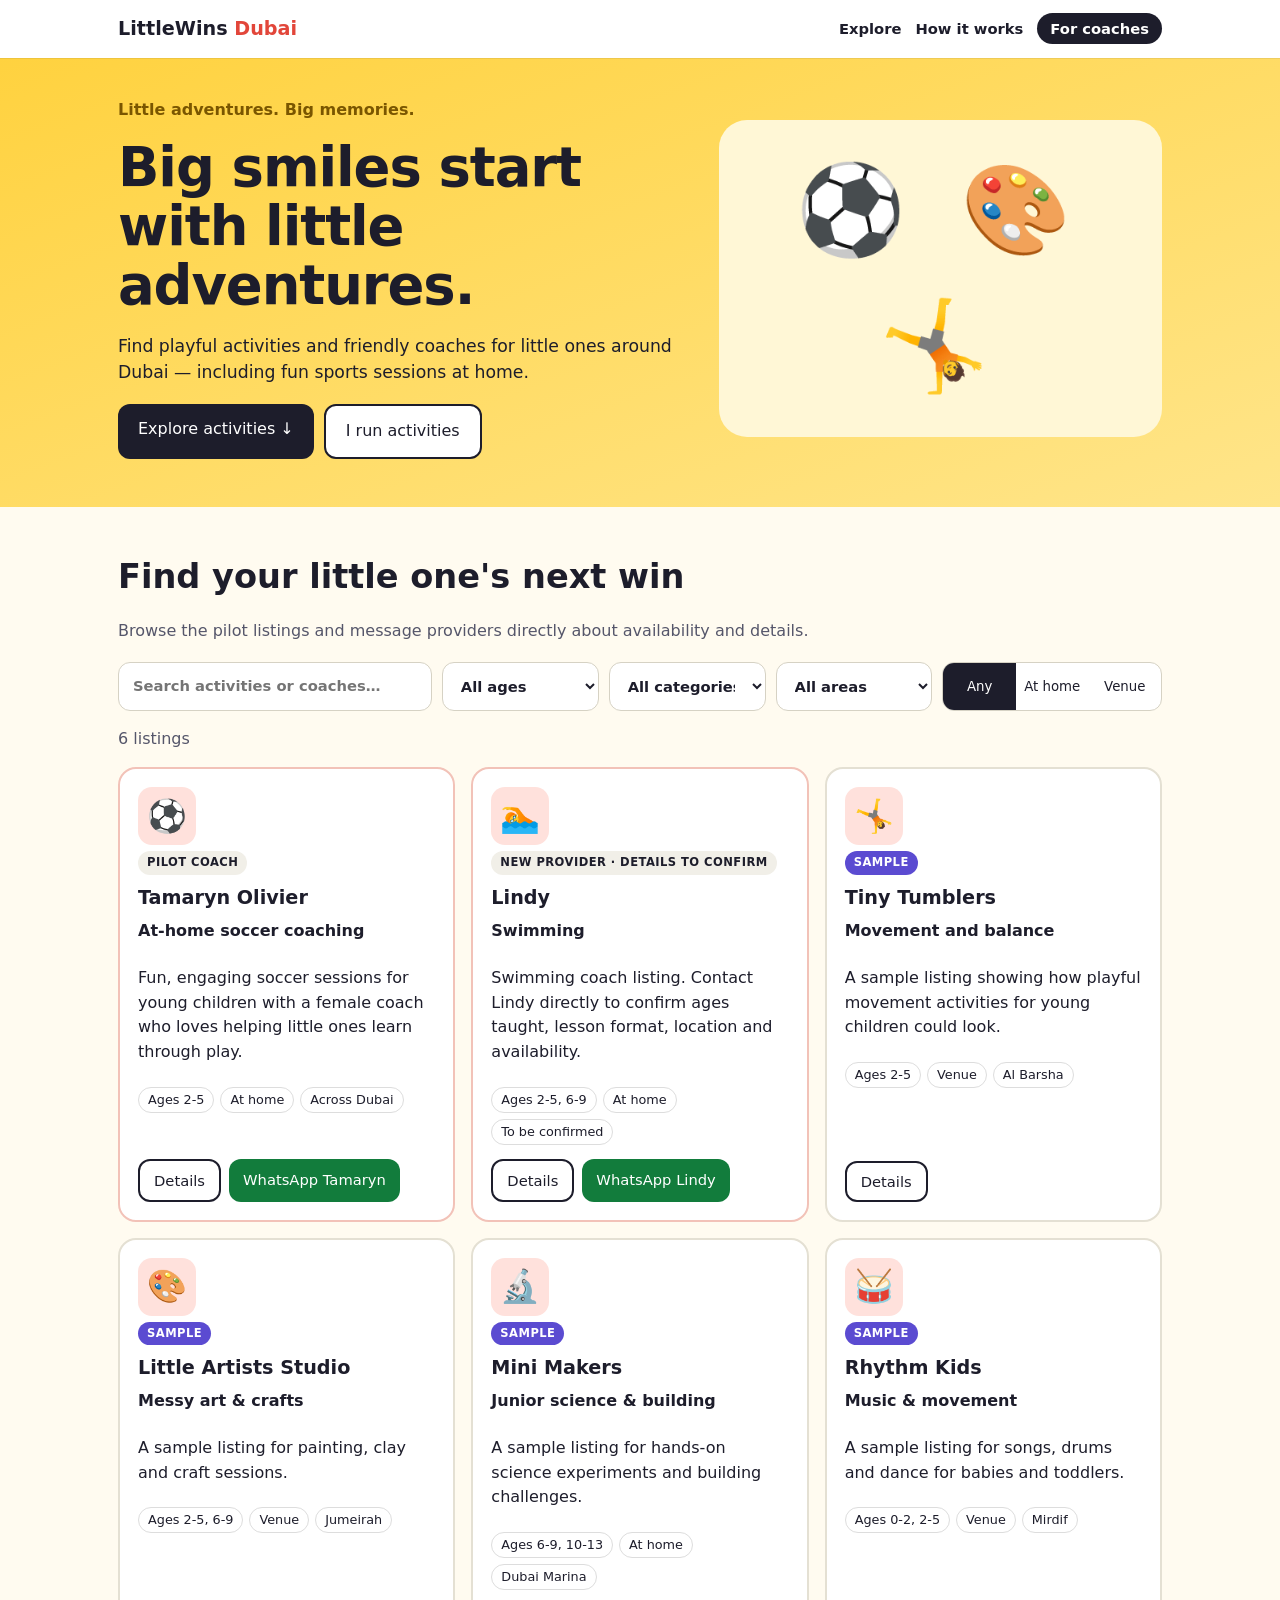
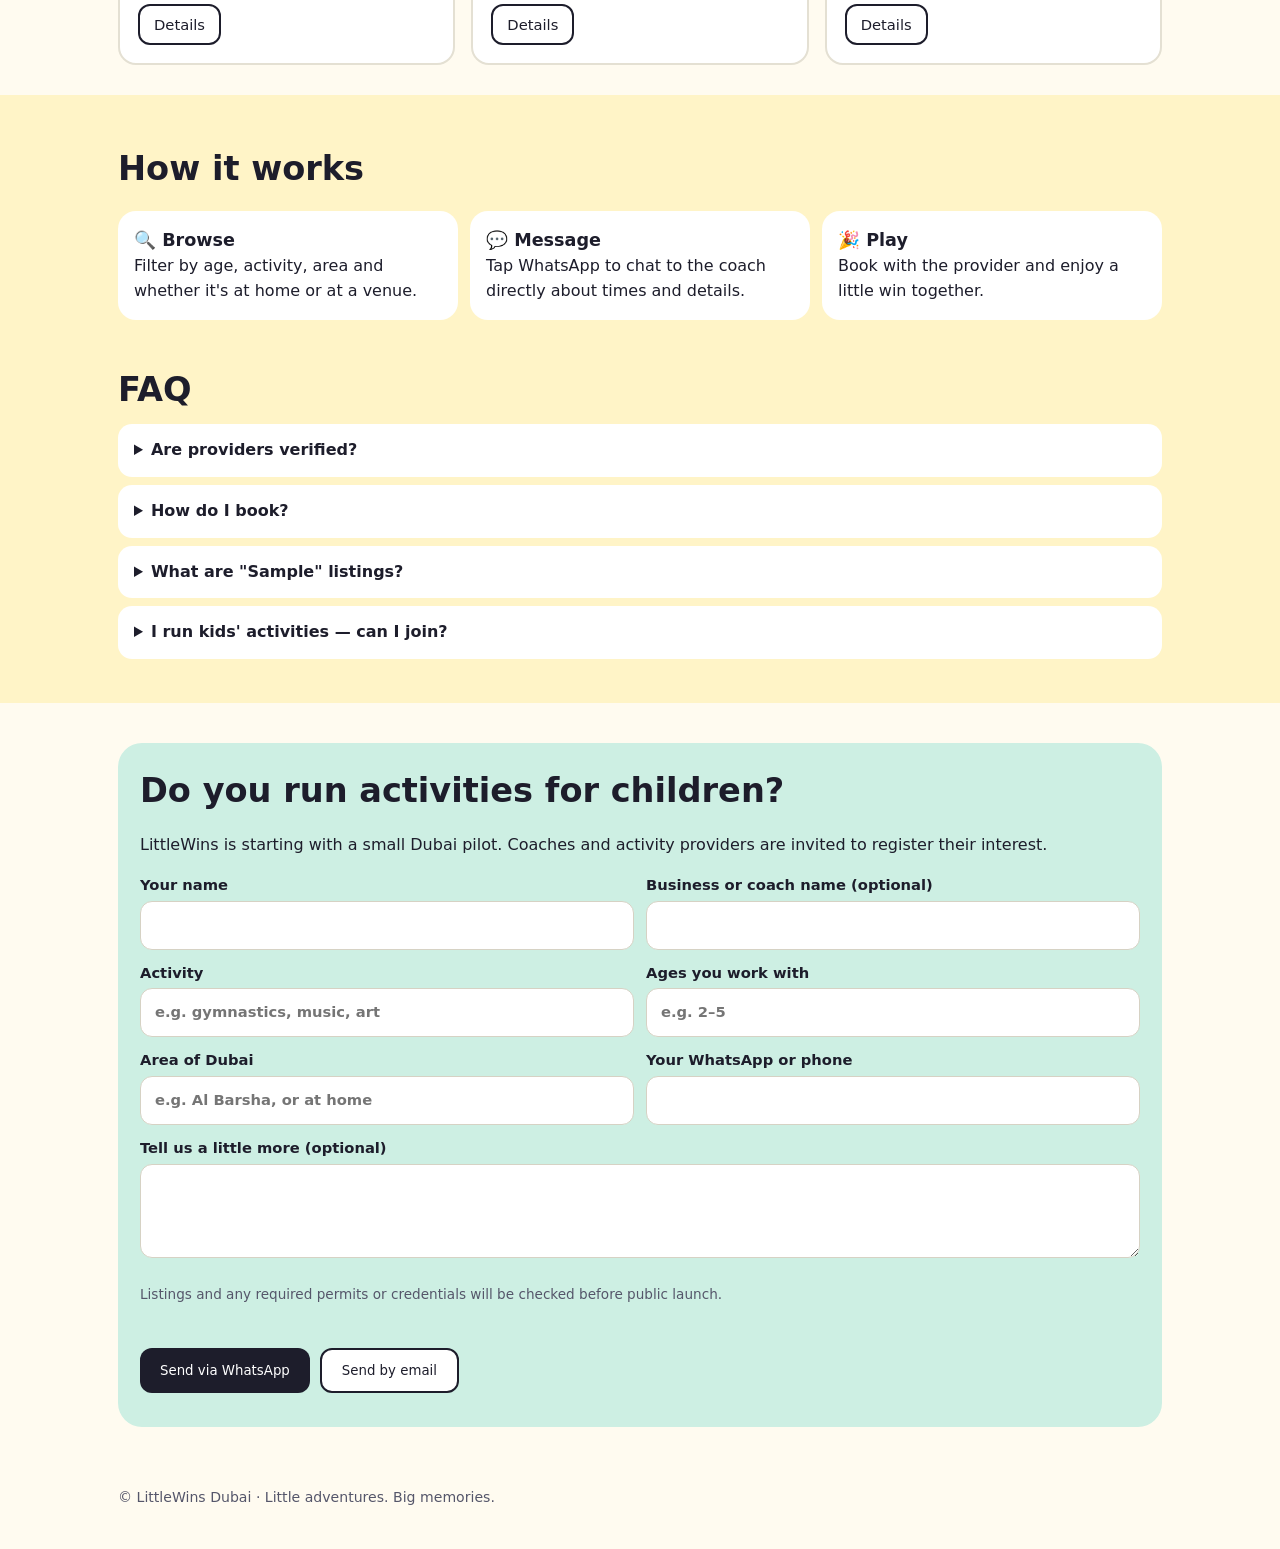
==== index.html @ 004c3b44 "LittleWins Dubai site" ====
<!doctype html><html lang="en"><head><meta charset="utf-8">
<meta name="viewport" content="width=device-width,initial-scale=1">
<title>LittleWins Dubai — Fun kids' activities & coaches in Dubai</title>
<meta name="description" content="Find playful activities and friendly coaches for little ones around Dubai, including sports sessions at home. Little adventures. Big memories.">
<meta name="theme-color" content="#FFD23F">
<meta property="og:type" content="website"><meta property="og:title" content="LittleWins Dubai">
<meta property="og:description" content="Little adventures. Big memories. Find fun kids' activities and coaches around Dubai.">
<meta property="og:image" content="og.png"><meta name="twitter:card" content="summary_large_image">
<link rel="icon" href="data:image/svg+xml,<svg xmlns='http://www.w3.org/2000/svg' viewBox='0 0 100 100'><text y='.9em' font-size='90'>⚽</text></svg>">
<link rel="stylesheet" href="style.css"></head><body>
<a class="skip" href="#browse">Skip to activities</a>
<header class="top"><div class="wrap bar"><a href="#" class="logo">LittleWins <span>Dubai</span></a>
<nav aria-label="Main"><a href="#browse">Explore</a><a href="#how">How it works</a><a href="#join" class="pill">For coaches</a></nav></div></header>
<main>
<section class="hero"><div class="wrap hero-in"><div>
<p class="kicker">Little adventures. Big memories.</p>
<h1>Big smiles start with little adventures.</h1>
<p class="lead">Find playful activities and friendly coaches for little ones around Dubai — including fun sports sessions at home.</p>
<div class="cta"><a class="btn" href="#browse">Explore activities ↓</a><a class="btn ghost" href="#join">I run activities</a></div></div>
<div class="hero-art" role="img" aria-label="Soccer ball, paint palette and a child doing a cartwheel">⚽ 🎨 🤸</div></div></section>

<section id="browse" class="wrap"><h2>Find your little one's next win</h2>
<p class="muted">Browse the pilot listings and message providers directly about availability and details.</p>
<div class="filters">
<label class="full"><span class="sr">Search</span><input id="q" type="search" placeholder="Search activities or coaches…"></label>
<label><span class="sr">Age</span><select id="age"><option value="">All ages</option><option value="0-2">0–2 yrs</option><option value="2-5">2–5 yrs</option><option value="6-9">6–9 yrs</option><option value="10-13">10–13 yrs</option></select></label>
<label><span class="sr">Category</span><select id="cat"><option value="">All categories</option></select></label>
<label><span class="sr">Area</span><select id="area"><option value="">All areas</option></select></label>
<div class="seg" role="group" aria-label="Where"><button data-s="" aria-pressed="true">Any</button><button data-s="At home" aria-pressed="false">At home</button><button data-s="Venue" aria-pressed="false">Venue</button></div>
</div>
<p id="count" class="muted" aria-live="polite"></p>
<div id="list" class="grid"></div></section>

<section id="how" class="band"><div class="wrap"><h2>How it works</h2><ol class="steps">
<li><b>🔍 Browse</b><span>Filter by age, activity, area and whether it's at home or at a venue.</span></li>
<li><b>💬 Message</b><span>Tap WhatsApp to chat to the coach directly about times and details.</span></li>
<li><b>🎉 Play</b><span>Book with the provider and enjoy a little win together.</span></li></ol>
<h2>FAQ</h2>
<details><summary>Are providers verified?</summary><p>We're a small pilot. Always ask providers about their experience, any required permits and safeguarding before booking.</p></details>
<details><summary>How do I book?</summary><p>Message the provider on WhatsApp. Bookings and arrangements are made directly with them.</p></details>
<details><summary>What are "Sample" listings?</summary><p>They show how listings will look. They aren't real providers and can't be booked.</p></details>
<details><summary>I run kids' activities — can I join?</summary><p>Yes! Fill in the short form below and we'll be in touch.</p></details>
</div></section>

<section id="join" class="wrap"><div class="join"><h2>Do you run activities for children?</h2>
<p>LittleWins is starting with a small Dubai pilot. Coaches and activity providers are invited to register their interest.</p>
<form id="form" novalidate>
<label>Your name<input name="name" required autocomplete="name"></label>
<label>Business or coach name (optional)<input name="business"></label>
<label>Activity<input name="activity" required placeholder="e.g. gymnastics, music, art"></label>
<label>Ages you work with<input name="ages" placeholder="e.g. 2–5"></label>
<label>Area of Dubai<input name="area" placeholder="e.g. Al Barsha, or at home"></label>
<label>Your WhatsApp or phone<input name="phone" required type="tel" autocomplete="tel"></label>
<label>Tell us a little more (optional)<textarea name="notes" rows="3"></textarea></label>
<p class="muted small">Listings and any required permits or credentials will be checked before public launch.</p>
<div class="cta"><button class="btn" type="submit" data-via="wa">Send via WhatsApp</button><button class="btn ghost" type="submit" data-via="mail">Send by email</button></div>
<p id="err" class="err" role="alert"></p></form>
<div id="thanks" class="thanks" hidden tabindex="-1"><h3>Thank you! 🎉</h3><p>Your details are ready to send — just press send in the app that opened. We'll be in touch soon.</p></div>
</div></section>
</main>
<dialog id="dlg" aria-labelledby="dlg-t"><div id="dlg-body"></div><button class="close" aria-label="Close">✕</button></dialog>
<footer class="wrap foot">© LittleWins Dubai · Little adventures. Big memories.</footer>
<script src="data.js"></script><script src="app.js"></script></body></html>
---- style.css ----
:root{--y:#FFD23F;--y2:#FFF4C7;--ink:#1d1d2b;--mut:#55566a;--red:#E2463A;--card:#fff;--teal:#CDEFE3;--r:18px}
*{box-sizing:border-box}html{scroll-behavior:smooth}body{margin:0;font:16px/1.55 system-ui,-apple-system,"Segoe UI",Roboto,sans-serif;color:var(--ink);background:#FFFBF0}
.wrap{max-width:1080px;margin:0 auto;padding:0 18px}.skip{position:absolute;left:-999px}.skip:focus{left:8px;top:8px;background:#fff;padding:8px;z-index:9}
.sr{position:absolute;width:1px;height:1px;overflow:hidden;clip:rect(0 0 0 0)}
.top{position:sticky;top:0;background:#fff;z-index:5;box-shadow:0 1px 0 #0001}.bar{display:flex;justify-content:space-between;align-items:center;height:58px}
.logo{font-weight:800;font-size:1.2rem;color:var(--ink);text-decoration:none}.logo span{color:var(--red)}
nav a{margin-left:14px;color:var(--ink);text-decoration:none;font-weight:600;font-size:.92rem}nav a:not(.pill){display:none}
.pill{background:var(--ink);color:#fff!important;padding:7px 13px;border-radius:99px}
@media(min-width:700px){nav a:not(.pill){display:inline}}
.hero{background:linear-gradient(160deg,var(--y),#FFE58A);padding:40px 0 48px}.hero-in{display:grid;gap:24px}
.kicker{font-weight:700;margin:0;color:#7a5600}h1{font-size:clamp(2rem,7vw,3.4rem);line-height:1.08;margin:.3em 0;letter-spacing:-.02em}
.lead{font-size:1.08rem;max-width:34em}.cta{display:flex;flex-wrap:wrap;gap:10px;margin-top:18px}
.btn{display:inline-block;background:var(--ink);color:#fff;border:0;border-radius:12px;padding:13px 20px;font:700 1rem inherit;font-family:inherit;text-decoration:none;cursor:pointer}
.btn.ghost{background:#fff;color:var(--ink);border:2px solid var(--ink)}.btn.wa{background:#127c3c}
.hero-art{background:#fff7d6;border-radius:28px;font-size:clamp(3rem,13vw,5.5rem);text-align:center;padding:22px;letter-spacing:.15em}
@media(min-width:800px){.hero-in{grid-template-columns:1.3fr 1fr;align-items:center}}
h2{font-size:clamp(1.5rem,5vw,2.1rem);margin:44px 0 6px}.muted{color:var(--mut)}.small{font-size:.85rem}
.filters{display:grid;grid-template-columns:1fr 1fr;gap:10px;margin:18px 0 6px}.full{grid-column:1/-1}
input,select,textarea{width:100%;font:inherit;padding:12px 14px;border:1.5px solid #d6d2c4;border-radius:12px;background:#fff;color:var(--ink)}
input:focus,select:focus,textarea:focus,button:focus-visible,a:focus-visible{outline:3px solid #2b6ef2;outline-offset:2px}
.seg{display:flex;background:#fff;border:1.5px solid #d6d2c4;border-radius:12px;overflow:hidden}.seg button{flex:1;border:0;background:none;font:600 .9rem inherit;font-family:inherit;padding:10px 4px;cursor:pointer;color:var(--ink)}
.seg button[aria-pressed=true]{background:var(--ink);color:#fff}
@media(min-width:800px){.filters{grid-template-columns:2fr 1fr 1fr 1fr 1.4fr}.full{grid-column:auto}}
.grid{display:grid;gap:16px;margin:12px 0 30px}@media(min-width:640px){.grid{grid-template-columns:1fr 1fr}}@media(min-width:960px){.grid{grid-template-columns:1fr 1fr 1fr}}
.card{background:var(--card);border:2px solid #f2c2b8;border-radius:var(--r);padding:18px;display:flex;flex-direction:column;gap:6px}
.card.sample{border-color:#e4e0d3}.ic{width:58px;height:58px;border-radius:14px;background:#ffe1dc;display:grid;place-items:center;font-size:2rem}
.badge{align-self:flex-start;font-size:.72rem;font-weight:700;text-transform:uppercase;letter-spacing:.04em;background:#f1efe8;padding:3px 9px;border-radius:99px}
.badge.s{background:#5b4bd1;color:#fff}.card h3{margin:2px 0 0;font-size:1.2rem}.sub{font-weight:700;margin:0}
.chips{display:flex;flex-wrap:wrap;gap:6px}.chips span{font-size:.8rem;border:1px solid #ddd;border-radius:99px;padding:2px 9px}
.acts{display:flex;gap:8px;margin-top:auto;padding-top:8px}.acts .btn{padding:10px 14px;font-size:.92rem}
.empty{grid-column:1/-1;text-align:center;padding:30px;background:#fff;border-radius:var(--r)}
.band{background:var(--y2);padding:4px 0 36px;margin-top:20px}.steps{list-style:none;padding:0;display:grid;gap:12px}@media(min-width:700px){.steps{grid-template-columns:repeat(3,1fr)}}
.steps li{background:#fff;border-radius:var(--r);padding:16px}.steps b{display:block;font-size:1.1rem}
details{background:#fff;border-radius:14px;padding:14px 16px;margin:8px 0}summary{font-weight:700;cursor:pointer}
.join{background:var(--teal);border-radius:24px;padding:22px;margin:40px 0}.join h2{margin-top:0}
form{display:grid;gap:12px}@media(min-width:760px){form{grid-template-columns:1fr 1fr}form>label:has(textarea),form>p,form>.cta{grid-column:1/-1}}
label{font-weight:600;font-size:.92rem;display:grid;gap:4px}.err{color:#a1150b;font-weight:600;margin:0}
.thanks{background:#fff;border-radius:var(--r);padding:20px;text-align:center}
dialog{border:0;border-radius:22px;padding:24px;max-width:520px;width:calc(100% - 28px)}dialog::backdrop{background:#0007}
.close{position:absolute;top:10px;right:12px;border:0;background:#eee;border-radius:99px;width:36px;height:36px;font-size:1rem;cursor:pointer}
.foot{padding:20px 18px 40px;color:var(--mut);font-size:.88rem}
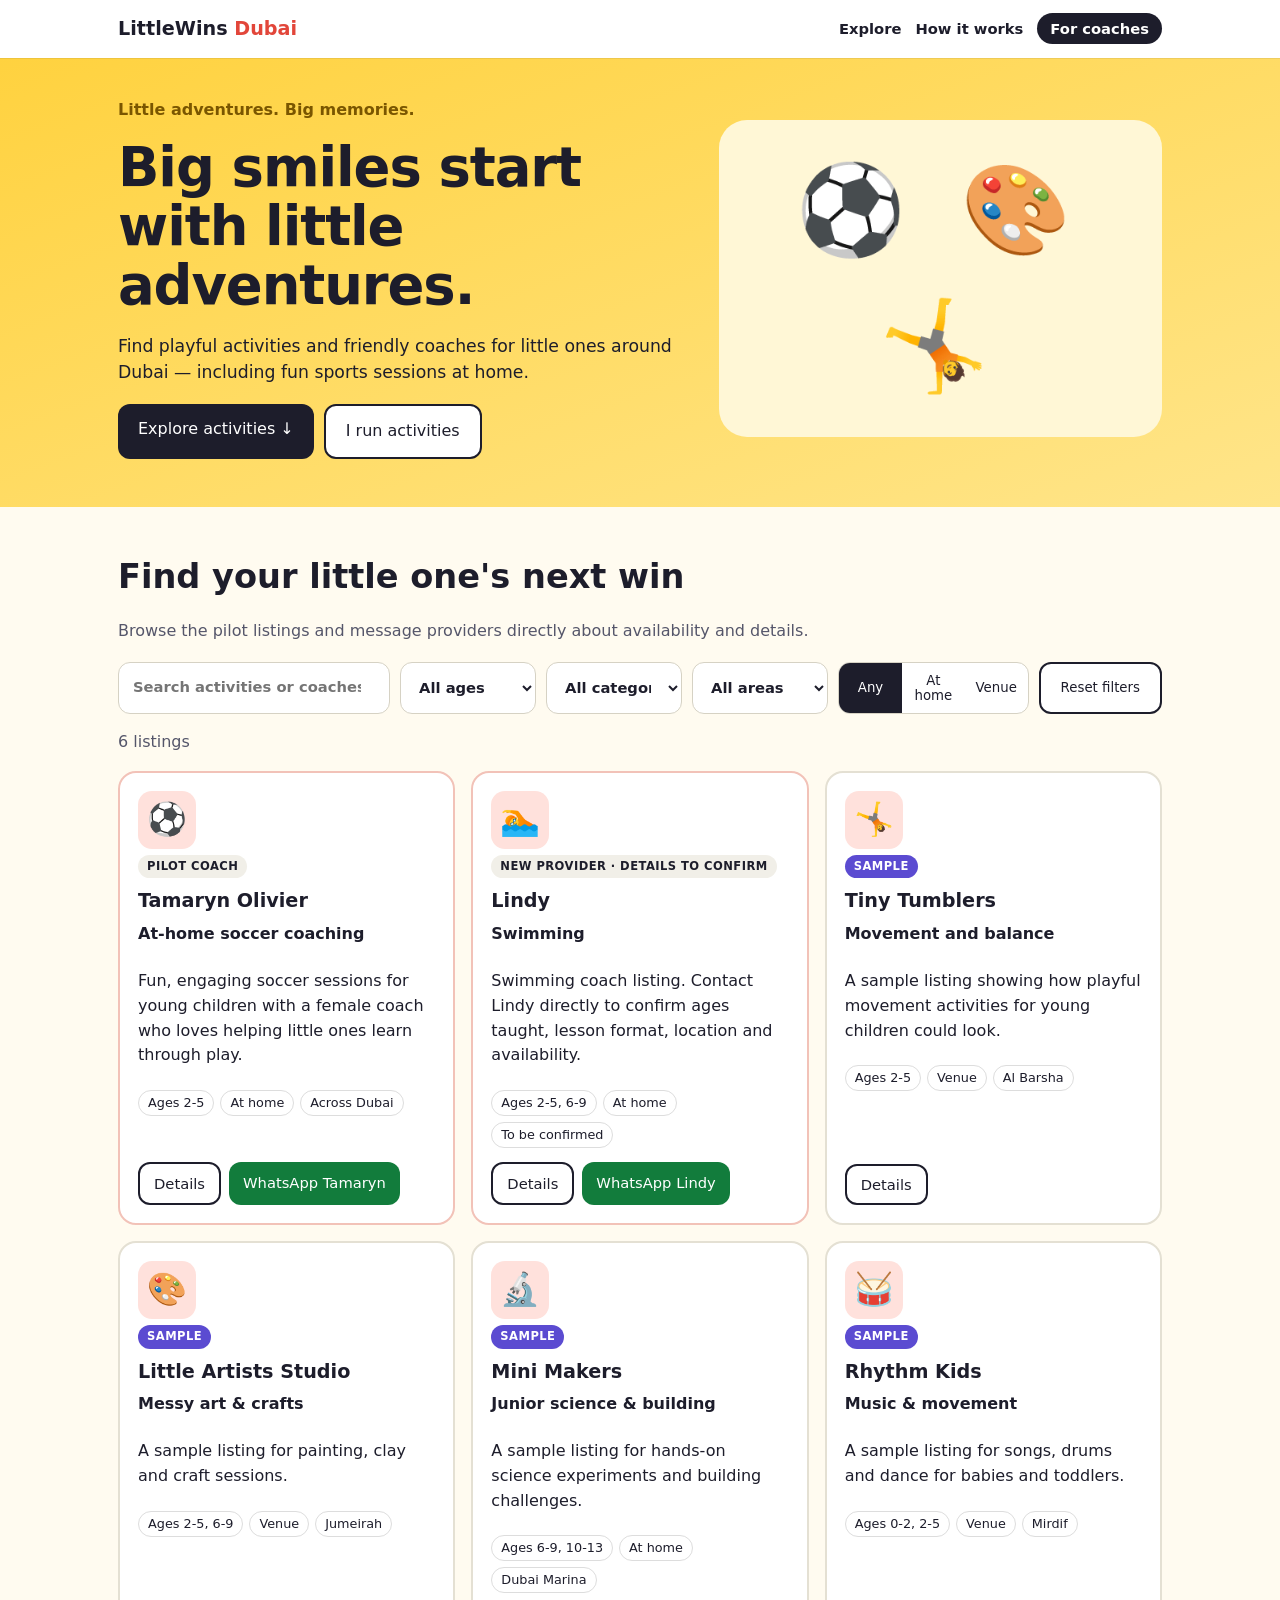
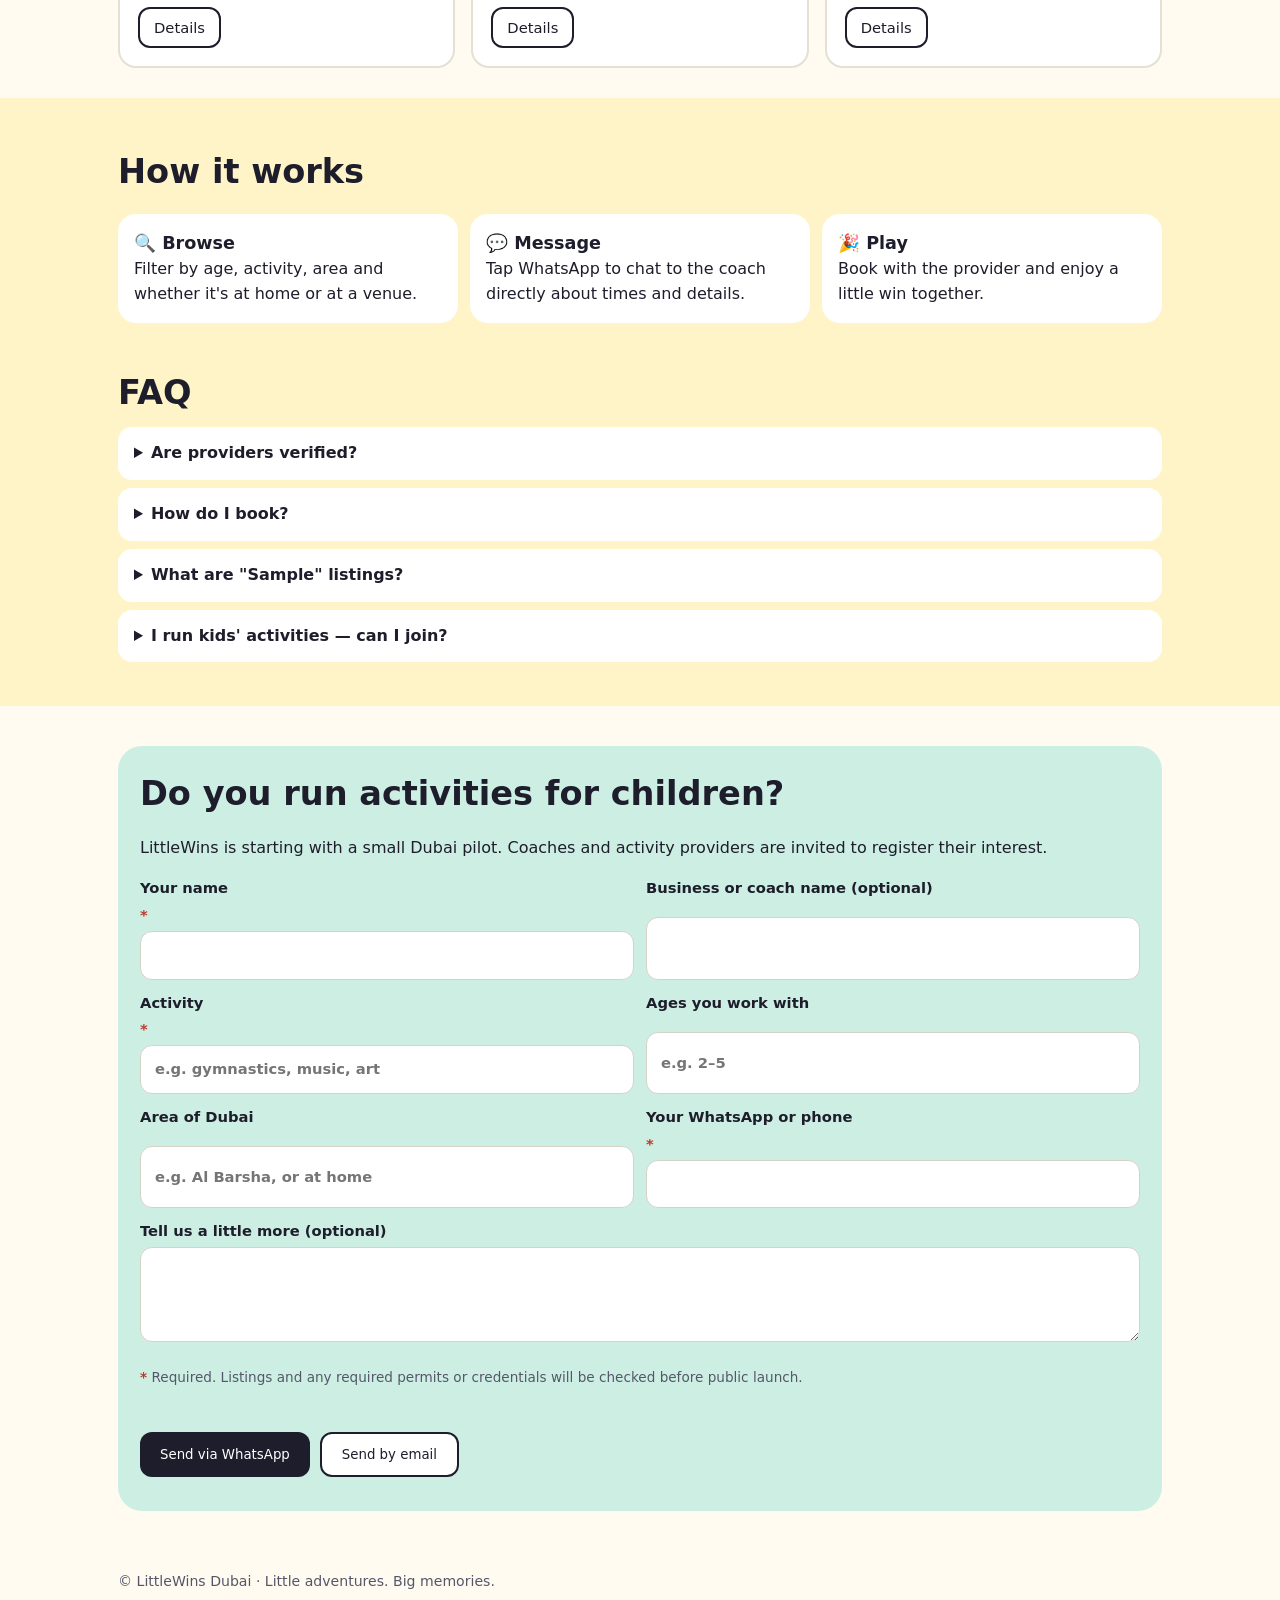
==== commit 49bf1e5d: "Reset/clear filters, dedupe dialog subtitle, required field markers + aria-invalid" ====
--- a/index.html
+++ b/index.html
@@ -27,6 +27,7 @@
 <label><span class="sr">Category</span><select id="cat"><option value="">All categories</option></select></label>
 <label><span class="sr">Area</span><select id="area"><option value="">All areas</option></select></label>
 <div class="seg" role="group" aria-label="Where"><button data-s="" aria-pressed="true">Any</button><button data-s="At home" aria-pressed="false">At home</button><button data-s="Venue" aria-pressed="false">Venue</button></div>
+<button type="button" id="reset" class="btn ghost reset">Reset filters</button>
 </div>
 <p id="count" class="muted" aria-live="polite"></p>
 <div id="list" class="grid"></div></section>
@@ -45,14 +46,14 @@
 <section id="join" class="wrap"><div class="join"><h2>Do you run activities for children?</h2>
 <p>LittleWins is starting with a small Dubai pilot. Coaches and activity providers are invited to register their interest.</p>
 <form id="form" novalidate>
-<label>Your name<input name="name" required autocomplete="name"></label>
+<label>Your name <span class="req" aria-hidden="true">*</span><input name="name" required aria-required="true" autocomplete="name"></label>
 <label>Business or coach name (optional)<input name="business"></label>
-<label>Activity<input name="activity" required placeholder="e.g. gymnastics, music, art"></label>
+<label>Activity <span class="req" aria-hidden="true">*</span><input name="activity" required aria-required="true" placeholder="e.g. gymnastics, music, art"></label>
 <label>Ages you work with<input name="ages" placeholder="e.g. 2–5"></label>
 <label>Area of Dubai<input name="area" placeholder="e.g. Al Barsha, or at home"></label>
-<label>Your WhatsApp or phone<input name="phone" required type="tel" autocomplete="tel"></label>
+<label>Your WhatsApp or phone <span class="req" aria-hidden="true">*</span><input name="phone" required aria-required="true" type="tel" autocomplete="tel"></label>
 <label>Tell us a little more (optional)<textarea name="notes" rows="3"></textarea></label>
-<p class="muted small">Listings and any required permits or credentials will be checked before public launch.</p>
+<p class="muted small"><span class="req">*</span> Required. Listings and any required permits or credentials will be checked before public launch.</p>
 <div class="cta"><button class="btn" type="submit" data-via="wa">Send via WhatsApp</button><button class="btn ghost" type="submit" data-via="mail">Send by email</button></div>
 <p id="err" class="err" role="alert"></p></form>
 <div id="thanks" class="thanks" hidden tabindex="-1"><h3>Thank you! 🎉</h3><p>Your details are ready to send — just press send in the app that opened. We'll be in touch soon.</p></div>
--- a/style.css
+++ b/style.css
@@ -20,7 +20,7 @@
 input:focus,select:focus,textarea:focus,button:focus-visible,a:focus-visible{outline:3px solid #2b6ef2;outline-offset:2px}
 .seg{display:flex;background:#fff;border:1.5px solid #d6d2c4;border-radius:12px;overflow:hidden}.seg button{flex:1;border:0;background:none;font:600 .9rem inherit;font-family:inherit;padding:10px 4px;cursor:pointer;color:var(--ink)}
 .seg button[aria-pressed=true]{background:var(--ink);color:#fff}
-@media(min-width:800px){.filters{grid-template-columns:2fr 1fr 1fr 1fr 1.4fr}.full{grid-column:auto}}
+@media(min-width:800px){.filters{grid-template-columns:2fr 1fr 1fr 1fr 1.4fr auto}.full{grid-column:auto}}
 .grid{display:grid;gap:16px;margin:12px 0 30px}@media(min-width:640px){.grid{grid-template-columns:1fr 1fr}}@media(min-width:960px){.grid{grid-template-columns:1fr 1fr 1fr}}
 .card{background:var(--card);border:2px solid #f2c2b8;border-radius:var(--r);padding:18px;display:flex;flex-direction:column;gap:6px}
 .card.sample{border-color:#e4e0d3}.ic{width:58px;height:58px;border-radius:14px;background:#ffe1dc;display:grid;place-items:center;font-size:2rem}
@@ -39,3 +39,5 @@
 dialog{border:0;border-radius:22px;padding:24px;max-width:520px;width:calc(100% - 28px)}dialog::backdrop{background:#0007}
 .close{position:absolute;top:10px;right:12px;border:0;background:#eee;border-radius:99px;width:36px;height:36px;font-size:1rem;cursor:pointer}
 .foot{padding:20px 18px 40px;color:var(--mut);font-size:.88rem}
+
+.req{color:#c0392b;font-weight:700}[aria-invalid=true]{border-color:#c0392b!important;outline:2px solid #c0392b33}.reset{white-space:nowrap}
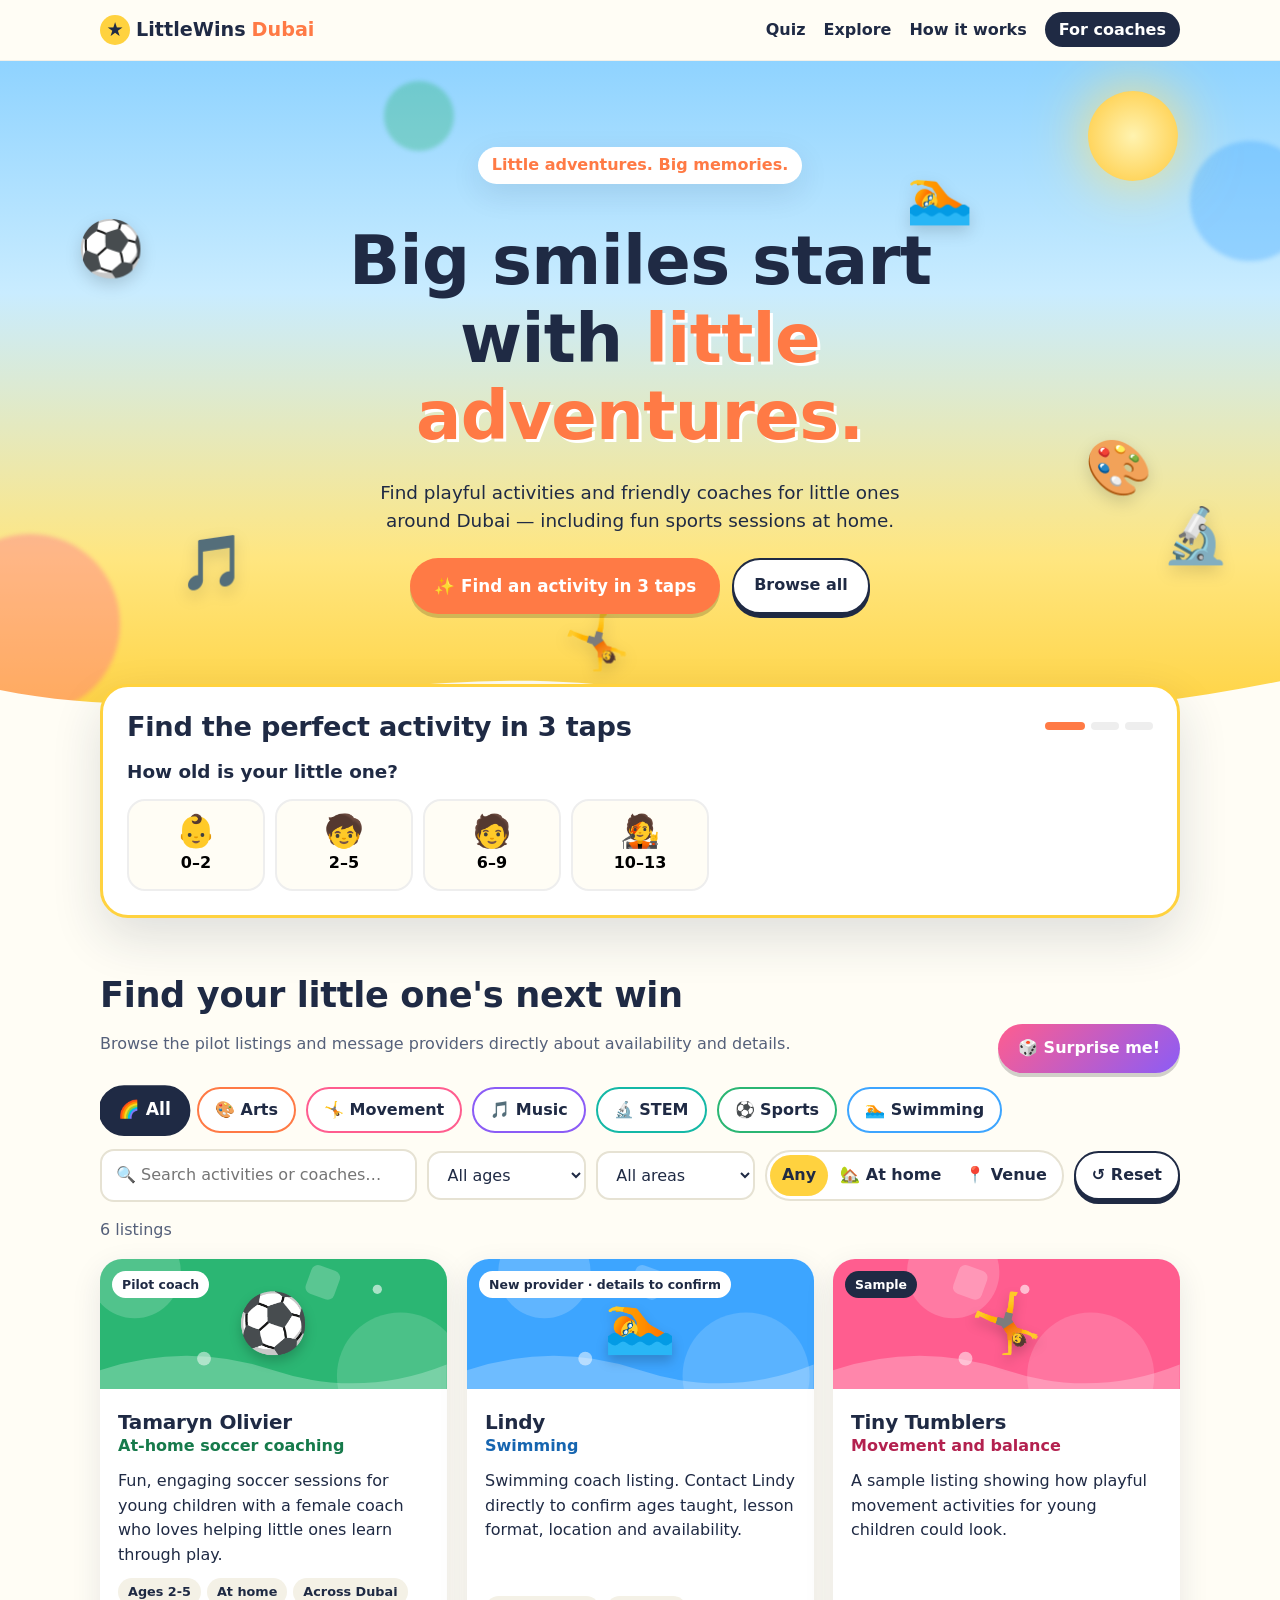
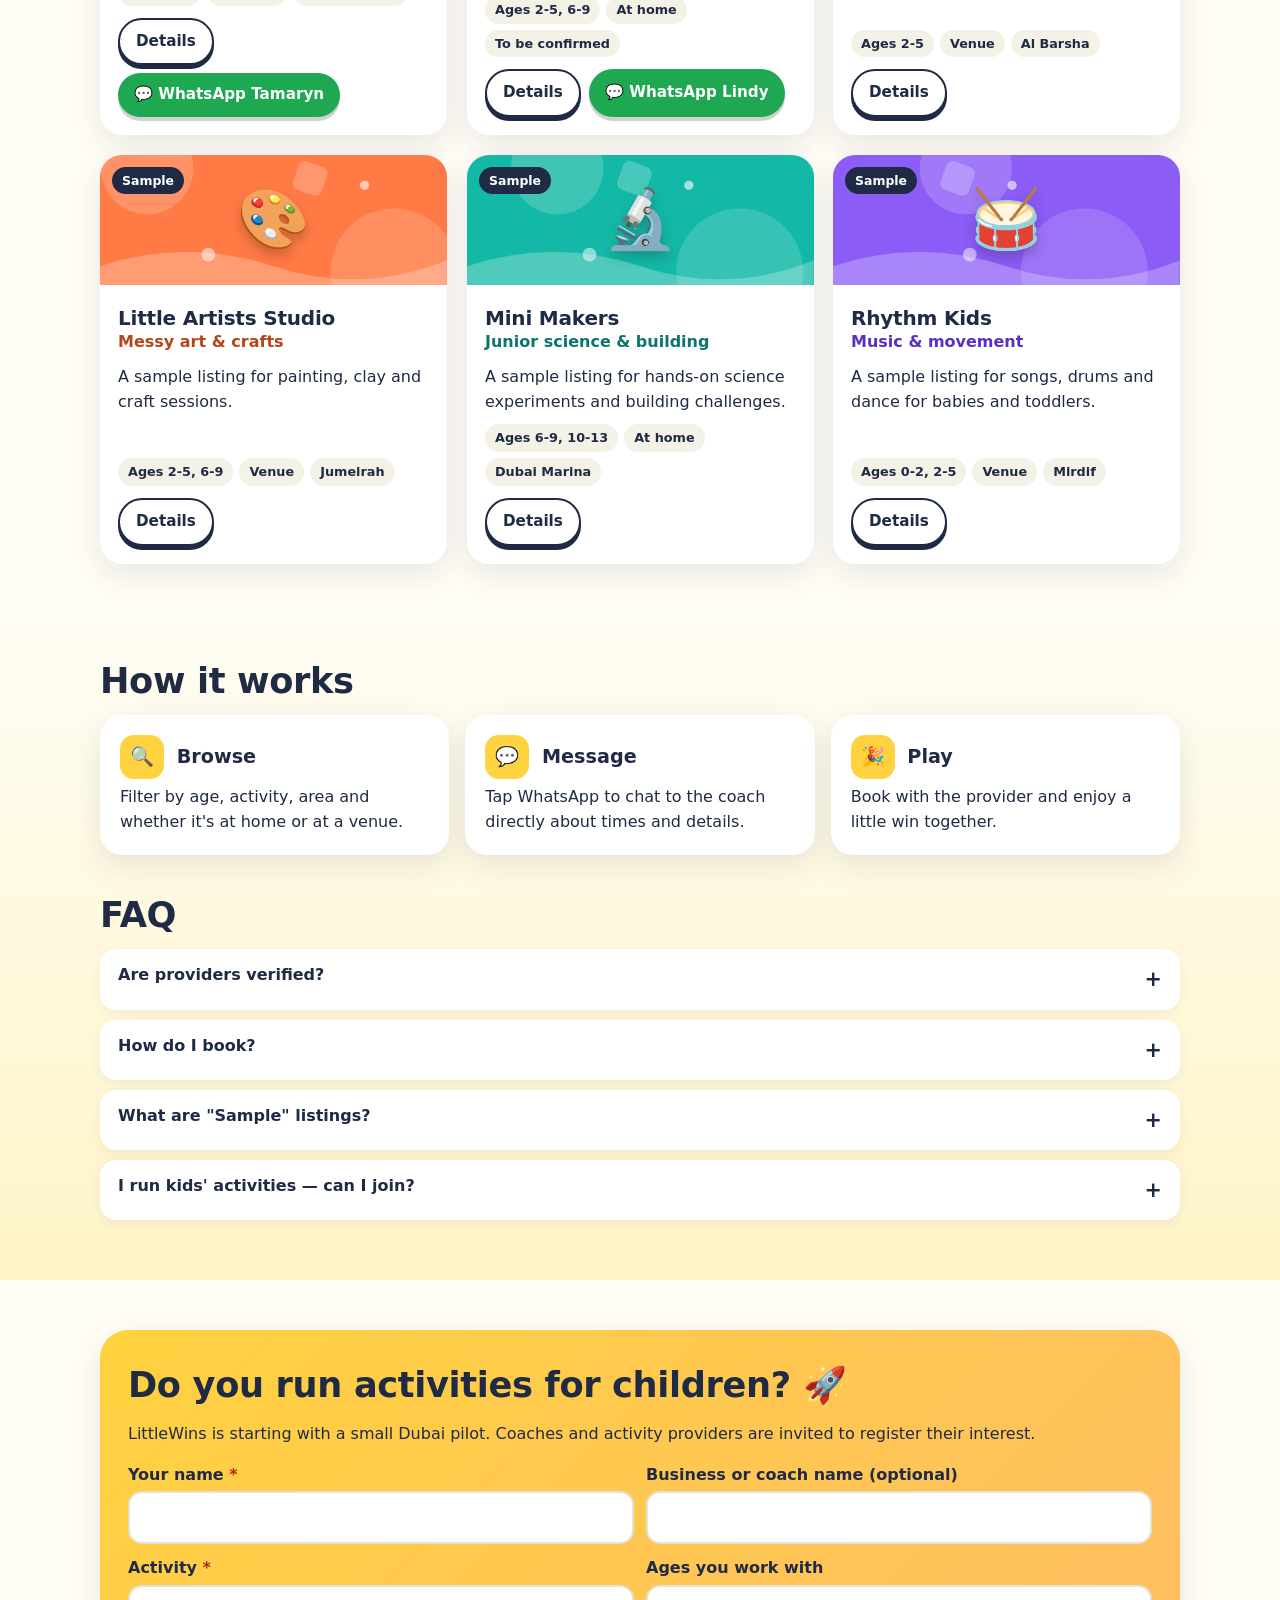
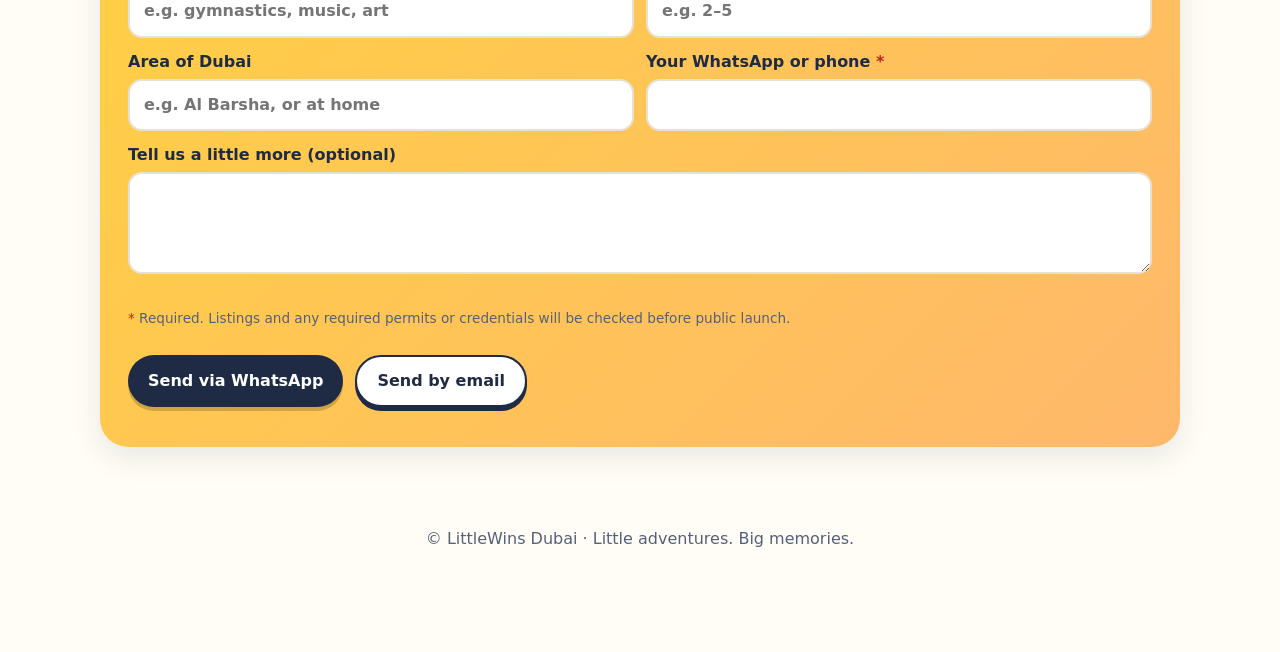
==== commit 08caa0dd: "Wow upgrade: animated hero, 3-tap quiz, category chips, illustrated cards, Surprise me, confetti, mo" ====
--- a/index.html
+++ b/index.html
@@ -1,5 +1,5 @@
 <!doctype html><html lang="en"><head><meta charset="utf-8">
-<meta name="viewport" content="width=device-width,initial-scale=1">
+<meta name="viewport" content="width=device-width,initial-scale=1,viewport-fit=cover">
 <title>LittleWins Dubai — Fun kids' activities & coaches in Dubai</title>
 <meta name="description" content="Find playful activities and friendly coaches for little ones around Dubai, including sports sessions at home. Little adventures. Big memories.">
 <meta name="theme-color" content="#FFD23F">
@@ -9,41 +9,58 @@
 <link rel="icon" href="data:image/svg+xml,<svg xmlns='http://www.w3.org/2000/svg' viewBox='0 0 100 100'><text y='.9em' font-size='90'>⚽</text></svg>">
 <link rel="stylesheet" href="style.css"></head><body>
 <a class="skip" href="#browse">Skip to activities</a>
-<header class="top"><div class="wrap bar"><a href="#" class="logo">LittleWins <span>Dubai</span></a>
-<nav aria-label="Main"><a href="#browse">Explore</a><a href="#how">How it works</a><a href="#join" class="pill">For coaches</a></nav></div></header>
+<header class="top"><div class="wrap bar"><a href="#" class="logo"><span class="lg-dot" aria-hidden="true">★</span>LittleWins <span>Dubai</span></a>
+<nav aria-label="Main"><a href="#quiz">Quiz</a><a href="#browse">Explore</a><a href="#how">How it works</a><a href="#join" class="pill">For coaches</a></nav></div></header>
 <main>
-<section class="hero"><div class="wrap hero-in"><div>
+<section class="hero" id="top">
+<div class="sky" aria-hidden="true"><span class="sun"></span><span class="cloud c1"></span><span class="cloud c2"></span>
+<span class="fl f1" data-depth="0.3">⚽</span><span class="fl f2" data-depth="0.6">🎨</span><span class="fl f3" data-depth="0.4">🎵</span><span class="fl f4" data-depth="0.7">🏊</span><span class="fl f5" data-depth="0.5">🤸</span><span class="fl f6" data-depth="0.35">🔬</span>
+<span class="blob b1"></span><span class="blob b2"></span><span class="blob b3"></span></div>
+<div class="wrap hero-in">
 <p class="kicker">Little adventures. Big memories.</p>
-<h1>Big smiles start with little adventures.</h1>
+<h1 class="pop-words" aria-label="Big smiles start with little adventures."><span>Big</span> <span>smiles</span> <span>start</span> <span>with</span> <span class="hl">little</span> <span class="hl">adventures.</span></h1>
 <p class="lead">Find playful activities and friendly coaches for little ones around Dubai — including fun sports sessions at home.</p>
-<div class="cta"><a class="btn" href="#browse">Explore activities ↓</a><a class="btn ghost" href="#join">I run activities</a></div></div>
-<div class="hero-art" role="img" aria-label="Soccer ball, paint palette and a child doing a cartwheel">⚽ 🎨 🤸</div></div></section>
+<div class="cta"><a class="btn big" href="#quiz">✨ Find an activity in 3 taps</a><a class="btn ghost" href="#browse">Browse all</a></div>
+</div>
+<svg class="wave" viewBox="0 0 1440 80" preserveAspectRatio="none" aria-hidden="true"><path d="M0 40 C 240 90 480 0 720 40 S 1200 80 1440 30 V80 H0Z" fill="#FFFDF5"/></svg>
+</section>
 
-<section id="browse" class="wrap"><h2>Find your little one's next win</h2>
-<p class="muted">Browse the pilot listings and message providers directly about availability and details.</p>
+<section id="quiz" class="wrap reveal"><div class="quiz">
+<div class="qhead"><h2>Find the perfect activity in 3 taps</h2><div class="dots" aria-hidden="true"><i></i><i></i><i></i></div></div>
+<div class="qstep" data-step="0"><p class="qq">How old is your little one?</p><div class="opts">
+<button type="button" data-v="0-2"><b>👶</b>0–2</button><button type="button" data-v="2-5"><b>🧒</b>2–5</button><button type="button" data-v="6-9"><b>🧑</b>6–9</button><button type="button" data-v="10-13"><b>🧑‍🎤</b>10–13</button></div></div>
+<div class="qstep" data-step="1" hidden><p class="qq">What do they love?</p><div class="opts" id="qcats"></div></div>
+<div class="qstep" data-step="2" hidden><p class="qq">At home or out and about?</p><div class="opts">
+<button type="button" data-v="At home"><b>🏡</b>At home</button><button type="button" data-v="Venue"><b>📍</b>Out at a venue</button><button type="button" data-v=""><b>🤷</b>Either</button></div></div>
+<div class="qstep" data-step="3" hidden><p class="qq" id="qres" aria-live="polite"></p><div class="cta"><a class="btn" href="#browse">See matches ↓</a><button type="button" class="btn ghost" id="qagain">Start again</button></div></div>
+</div></section>
+
+<section id="browse" class="wrap reveal"><div class="bhead"><div><h2>Find your little one's next win</h2>
+<p class="muted">Browse the pilot listings and message providers directly about availability and details.</p></div>
+<button type="button" id="surprise" class="btn surprise">🎲 Surprise me!</button></div>
+<div class="cats" id="cats" role="group" aria-label="Category"></div>
 <div class="filters">
-<label class="full"><span class="sr">Search</span><input id="q" type="search" placeholder="Search activities or coaches…"></label>
+<label class="full"><span class="sr">Search</span><input id="q" type="search" placeholder="🔍 Search activities or coaches…"></label>
 <label><span class="sr">Age</span><select id="age"><option value="">All ages</option><option value="0-2">0–2 yrs</option><option value="2-5">2–5 yrs</option><option value="6-9">6–9 yrs</option><option value="10-13">10–13 yrs</option></select></label>
-<label><span class="sr">Category</span><select id="cat"><option value="">All categories</option></select></label>
 <label><span class="sr">Area</span><select id="area"><option value="">All areas</option></select></label>
-<div class="seg" role="group" aria-label="Where"><button data-s="" aria-pressed="true">Any</button><button data-s="At home" aria-pressed="false">At home</button><button data-s="Venue" aria-pressed="false">Venue</button></div>
-<button type="button" id="reset" class="btn ghost reset">Reset filters</button>
+<div class="seg" role="group" aria-label="Where"><button type="button" data-s="" aria-pressed="true">Any</button><button type="button" data-s="At home" aria-pressed="false">🏡 At home</button><button type="button" data-s="Venue" aria-pressed="false">📍 Venue</button></div>
+<button type="button" id="reset" class="btn ghost reset">↺ Reset</button>
 </div>
 <p id="count" class="muted" aria-live="polite"></p>
 <div id="list" class="grid"></div></section>
 
-<section id="how" class="band"><div class="wrap"><h2>How it works</h2><ol class="steps">
-<li><b>🔍 Browse</b><span>Filter by age, activity, area and whether it's at home or at a venue.</span></li>
-<li><b>💬 Message</b><span>Tap WhatsApp to chat to the coach directly about times and details.</span></li>
-<li><b>🎉 Play</b><span>Book with the provider and enjoy a little win together.</span></li></ol>
-<h2>FAQ</h2>
+<section id="how" class="band"><div class="wrap"><h2 class="reveal">How it works</h2><ol class="steps">
+<li class="reveal"><b><em>🔍</em> Browse</b><span>Filter by age, activity, area and whether it's at home or at a venue.</span></li>
+<li class="reveal"><b><em>💬</em> Message</b><span>Tap WhatsApp to chat to the coach directly about times and details.</span></li>
+<li class="reveal"><b><em>🎉</em> Play</b><span>Book with the provider and enjoy a little win together.</span></li></ol>
+<h2 class="reveal">FAQ</h2><div class="faq reveal">
 <details><summary>Are providers verified?</summary><p>We're a small pilot. Always ask providers about their experience, any required permits and safeguarding before booking.</p></details>
 <details><summary>How do I book?</summary><p>Message the provider on WhatsApp. Bookings and arrangements are made directly with them.</p></details>
 <details><summary>What are "Sample" listings?</summary><p>They show how listings will look. They aren't real providers and can't be booked.</p></details>
-<details><summary>I run kids' activities — can I join?</summary><p>Yes! Fill in the short form below and we'll be in touch.</p></details>
+<details><summary>I run kids' activities — can I join?</summary><p>Yes! Fill in the short form below and we'll be in touch.</p></details></div>
 </div></section>
 
-<section id="join" class="wrap"><div class="join"><h2>Do you run activities for children?</h2>
+<section id="join" class="wrap reveal"><div class="join"><h2>Do you run activities for children? 🚀</h2>
 <p>LittleWins is starting with a small Dubai pilot. Coaches and activity providers are invited to register their interest.</p>
 <form id="form" novalidate>
 <label>Your name <span class="req" aria-hidden="true">*</span><input name="name" required aria-required="true" autocomplete="name"></label>
@@ -52,13 +69,15 @@
 <label>Ages you work with<input name="ages" placeholder="e.g. 2–5"></label>
 <label>Area of Dubai<input name="area" placeholder="e.g. Al Barsha, or at home"></label>
 <label>Your WhatsApp or phone <span class="req" aria-hidden="true">*</span><input name="phone" required aria-required="true" type="tel" autocomplete="tel"></label>
-<label>Tell us a little more (optional)<textarea name="notes" rows="3"></textarea></label>
-<p class="muted small"><span class="req">*</span> Required. Listings and any required permits or credentials will be checked before public launch.</p>
-<div class="cta"><button class="btn" type="submit" data-via="wa">Send via WhatsApp</button><button class="btn ghost" type="submit" data-via="mail">Send by email</button></div>
-<p id="err" class="err" role="alert"></p></form>
-<div id="thanks" class="thanks" hidden tabindex="-1"><h3>Thank you! 🎉</h3><p>Your details are ready to send — just press send in the app that opened. We'll be in touch soon.</p></div>
+<label class="full">Tell us a little more (optional)<textarea name="notes" rows="3"></textarea></label>
+<p class="muted small full"><span class="req">*</span> Required. Listings and any required permits or credentials will be checked before public launch.</p>
+<div class="cta full"><button class="btn" type="submit" data-via="wa">Send via WhatsApp</button><button class="btn ghost" type="submit" data-via="mail">Send by email</button></div>
+<p id="err" class="err full" role="alert"></p></form>
+<div id="thanks" class="thanks" hidden tabindex="-1"><div class="big-emoji" aria-hidden="true">🎉</div><h3>Thank you!</h3><p>Your details are ready to send — just press send in the app that opened. We'll be in touch soon.</p></div>
 </div></section>
 </main>
 <dialog id="dlg" aria-labelledby="dlg-t"><div id="dlg-body"></div><button class="close" aria-label="Close">✕</button></dialog>
 <footer class="wrap foot">© LittleWins Dubai · Little adventures. Big memories.</footer>
+<nav class="dock" aria-label="Quick actions"><a href="#browse"><b>🔍</b>Explore</a><a href="#quiz"><b>✨</b>Quiz</a><button type="button" id="dock-surprise"><b>🎲</b>Surprise</button><a href="#join"><b>🙋</b>Join</a></nav>
+<canvas id="confetti" aria-hidden="true"></canvas>
 <script src="data.js"></script><script src="app.js"></script></body></html>
--- a/style.css
+++ b/style.css
@@ -1,43 +1,129 @@
-:root{--y:#FFD23F;--y2:#FFF4C7;--ink:#1d1d2b;--mut:#55566a;--red:#E2463A;--card:#fff;--teal:#CDEFE3;--r:18px}
-*{box-sizing:border-box}html{scroll-behavior:smooth}body{margin:0;font:16px/1.55 system-ui,-apple-system,"Segoe UI",Roboto,sans-serif;color:var(--ink);background:#FFFBF0}
-.wrap{max-width:1080px;margin:0 auto;padding:0 18px}.skip{position:absolute;left:-999px}.skip:focus{left:8px;top:8px;background:#fff;padding:8px;z-index:9}
+:root{--y:#FFD23F;--y2:#FFE680;--ink:#1F2A44;--mut:#55607a;--bg:#FFFDF5;--card:#fff;--o:#FF7A45;--p:#FF5D8F;--b:#3DA5FF;--g:#2BB673;--v:#8B5CF6;--t:#14B8A6;--wa:#1DA851;--r:22px;--sh:0 10px 30px rgba(31,42,68,.10)}
+[hidden]{display:none!important}
+*{box-sizing:border-box}html{scroll-behavior:smooth}
+body{margin:0;font:16px/1.55 ui-rounded,"SF Pro Rounded","Nunito",system-ui,-apple-system,"Segoe UI",Roboto,sans-serif;color:var(--ink);background:var(--bg);overflow-x:hidden}
+.wrap{max-width:1120px;margin:0 auto;padding:0 20px}
+h1,h2,h3{line-height:1.15;margin:.2em 0 .4em;letter-spacing:-.01em}h2{font-size:clamp(1.5rem,4vw,2.2rem)}
+a{color:inherit}.muted{color:var(--mut)}.small{font-size:.85rem}
 .sr{position:absolute;width:1px;height:1px;overflow:hidden;clip:rect(0 0 0 0)}
-.top{position:sticky;top:0;background:#fff;z-index:5;box-shadow:0 1px 0 #0001}.bar{display:flex;justify-content:space-between;align-items:center;height:58px}
-.logo{font-weight:800;font-size:1.2rem;color:var(--ink);text-decoration:none}.logo span{color:var(--red)}
-nav a{margin-left:14px;color:var(--ink);text-decoration:none;font-weight:600;font-size:.92rem}nav a:not(.pill){display:none}
-.pill{background:var(--ink);color:#fff!important;padding:7px 13px;border-radius:99px}
-@media(min-width:700px){nav a:not(.pill){display:inline}}
-.hero{background:linear-gradient(160deg,var(--y),#FFE58A);padding:40px 0 48px}.hero-in{display:grid;gap:24px}
-.kicker{font-weight:700;margin:0;color:#7a5600}h1{font-size:clamp(2rem,7vw,3.4rem);line-height:1.08;margin:.3em 0;letter-spacing:-.02em}
-.lead{font-size:1.08rem;max-width:34em}.cta{display:flex;flex-wrap:wrap;gap:10px;margin-top:18px}
-.btn{display:inline-block;background:var(--ink);color:#fff;border:0;border-radius:12px;padding:13px 20px;font:700 1rem inherit;font-family:inherit;text-decoration:none;cursor:pointer}
-.btn.ghost{background:#fff;color:var(--ink);border:2px solid var(--ink)}.btn.wa{background:#127c3c}
-.hero-art{background:#fff7d6;border-radius:28px;font-size:clamp(3rem,13vw,5.5rem);text-align:center;padding:22px;letter-spacing:.15em}
-@media(min-width:800px){.hero-in{grid-template-columns:1.3fr 1fr;align-items:center}}
-h2{font-size:clamp(1.5rem,5vw,2.1rem);margin:44px 0 6px}.muted{color:var(--mut)}.small{font-size:.85rem}
-.filters{display:grid;grid-template-columns:1fr 1fr;gap:10px;margin:18px 0 6px}.full{grid-column:1/-1}
-input,select,textarea{width:100%;font:inherit;padding:12px 14px;border:1.5px solid #d6d2c4;border-radius:12px;background:#fff;color:var(--ink)}
-input:focus,select:focus,textarea:focus,button:focus-visible,a:focus-visible{outline:3px solid #2b6ef2;outline-offset:2px}
-.seg{display:flex;background:#fff;border:1.5px solid #d6d2c4;border-radius:12px;overflow:hidden}.seg button{flex:1;border:0;background:none;font:600 .9rem inherit;font-family:inherit;padding:10px 4px;cursor:pointer;color:var(--ink)}
-.seg button[aria-pressed=true]{background:var(--ink);color:#fff}
-@media(min-width:800px){.filters{grid-template-columns:2fr 1fr 1fr 1fr 1.4fr auto}.full{grid-column:auto}}
-.grid{display:grid;gap:16px;margin:12px 0 30px}@media(min-width:640px){.grid{grid-template-columns:1fr 1fr}}@media(min-width:960px){.grid{grid-template-columns:1fr 1fr 1fr}}
-.card{background:var(--card);border:2px solid #f2c2b8;border-radius:var(--r);padding:18px;display:flex;flex-direction:column;gap:6px}
-.card.sample{border-color:#e4e0d3}.ic{width:58px;height:58px;border-radius:14px;background:#ffe1dc;display:grid;place-items:center;font-size:2rem}
-.badge{align-self:flex-start;font-size:.72rem;font-weight:700;text-transform:uppercase;letter-spacing:.04em;background:#f1efe8;padding:3px 9px;border-radius:99px}
-.badge.s{background:#5b4bd1;color:#fff}.card h3{margin:2px 0 0;font-size:1.2rem}.sub{font-weight:700;margin:0}
-.chips{display:flex;flex-wrap:wrap;gap:6px}.chips span{font-size:.8rem;border:1px solid #ddd;border-radius:99px;padding:2px 9px}
-.acts{display:flex;gap:8px;margin-top:auto;padding-top:8px}.acts .btn{padding:10px 14px;font-size:.92rem}
-.empty{grid-column:1/-1;text-align:center;padding:30px;background:#fff;border-radius:var(--r)}
-.band{background:var(--y2);padding:4px 0 36px;margin-top:20px}.steps{list-style:none;padding:0;display:grid;gap:12px}@media(min-width:700px){.steps{grid-template-columns:repeat(3,1fr)}}
-.steps li{background:#fff;border-radius:var(--r);padding:16px}.steps b{display:block;font-size:1.1rem}
-details{background:#fff;border-radius:14px;padding:14px 16px;margin:8px 0}summary{font-weight:700;cursor:pointer}
-.join{background:var(--teal);border-radius:24px;padding:22px;margin:40px 0}.join h2{margin-top:0}
-form{display:grid;gap:12px}@media(min-width:760px){form{grid-template-columns:1fr 1fr}form>label:has(textarea),form>p,form>.cta{grid-column:1/-1}}
-label{font-weight:600;font-size:.92rem;display:grid;gap:4px}.err{color:#a1150b;font-weight:600;margin:0}
-.thanks{background:#fff;border-radius:var(--r);padding:20px;text-align:center}
-dialog{border:0;border-radius:22px;padding:24px;max-width:520px;width:calc(100% - 28px)}dialog::backdrop{background:#0007}
-.close{position:absolute;top:10px;right:12px;border:0;background:#eee;border-radius:99px;width:36px;height:36px;font-size:1rem;cursor:pointer}
-.foot{padding:20px 18px 40px;color:var(--mut);font-size:.88rem}
-
-.req{color:#c0392b;font-weight:700}[aria-invalid=true]{border-color:#c0392b!important;outline:2px solid #c0392b33}.reset{white-space:nowrap}
+.skip{position:absolute;left:-999px;top:8px;background:#fff;padding:8px 12px;border-radius:8px;z-index:99}.skip:focus{left:8px}
+:focus-visible{outline:3px solid var(--v);outline-offset:3px;border-radius:10px}
+.top{position:sticky;top:0;z-index:20;background:rgba(255,253,245,.85);backdrop-filter:blur(10px);border-bottom:1px solid rgba(0,0,0,.05)}
+.bar{display:flex;align-items:center;justify-content:space-between;height:60px}
+.logo{font-weight:900;font-size:1.2rem;text-decoration:none;display:flex;align-items:center;gap:6px}.logo span:last-child{color:var(--o)}
+.lg-dot{display:inline-grid;place-items:center;width:30px;height:30px;border-radius:50%;background:var(--y);animation:spin 8s linear infinite}
+.top nav a{margin-left:18px;text-decoration:none;font-weight:700}.top nav .pill{background:var(--ink);color:#fff;padding:8px 14px;border-radius:99px}
+.btn{display:inline-flex;align-items:center;justify-content:center;gap:6px;border:0;cursor:pointer;font:inherit;font-weight:800;padding:12px 20px;border-radius:99px;background:var(--ink);color:#fff;text-decoration:none;transition:transform .15s,box-shadow .2s,background .2s;box-shadow:0 4px 0 rgba(0,0,0,.18)}
+.btn:hover{transform:translateY(-2px);box-shadow:0 7px 0 rgba(0,0,0,.18)}.btn:active{transform:translateY(2px) scale(.97);box-shadow:0 1px 0 rgba(0,0,0,.18)}
+.btn.ghost{background:#fff;color:var(--ink);border:2px solid var(--ink);box-shadow:0 4px 0 var(--ink)}
+.btn.big{font-size:1.05rem;padding:15px 24px;background:var(--o)}.btn.wa{background:var(--wa)}
+/* hero */
+.hero{position:relative;overflow:hidden;background:linear-gradient(180deg,#8FD3FF 0%,#C9ECFF 35%,var(--y2) 75%,var(--y) 100%);padding:70px 0 110px}
+.hero-in{position:relative;z-index:2;max-width:760px;text-align:center}
+.kicker{display:inline-block;background:#fff;padding:6px 14px;border-radius:99px;font-weight:800;color:var(--o);box-shadow:var(--sh);animation:drop .7s cubic-bezier(.3,1.6,.5,1) both}
+h1{font-size:clamp(2.2rem,8vw,4.2rem);font-weight:900;margin:.35em 0}
+.pop-words span{display:inline-block;animation:pop .6s cubic-bezier(.3,1.6,.5,1) both}
+.pop-words span:nth-child(1){animation-delay:.1s}.pop-words span:nth-child(2){animation-delay:.2s}.pop-words span:nth-child(3){animation-delay:.3s}.pop-words span:nth-child(4){animation-delay:.4s}.pop-words span:nth-child(5){animation-delay:.55s}.pop-words span:nth-child(6){animation-delay:.7s}
+.hl{color:var(--o);text-shadow:3px 3px 0 #fff}
+.lead{font-size:1.15rem;max-width:560px;margin:0 auto 22px;animation:fade 1s .8s both}.hero .cta{justify-content:center;animation:fade 1s 1s both}
+.cta{display:flex;gap:12px;flex-wrap:wrap}
+.sky{position:absolute;inset:0;z-index:1;pointer-events:none}
+.sun{position:absolute;top:30px;right:8%;width:90px;height:90px;border-radius:50%;background:radial-gradient(circle,#FFF3B0,#FFC93C);box-shadow:0 0 60px #FFE27A;animation:pulse 4s ease-in-out infinite}
+.cloud{position:absolute;background:#fff;border-radius:99px;opacity:.85;height:28px}
+.cloud::before,.cloud::after{content:"";position:absolute;background:#fff;border-radius:50%}
+.c1{top:60px;left:-120px;width:110px;animation:drift 38s linear infinite}.c1::before{width:50px;height:50px;top:-24px;left:18px}.c1::after{width:36px;height:36px;top:-14px;left:56px}
+.c2{top:150px;left:-160px;width:140px;animation:drift 52s linear 8s infinite}.c2::before{width:60px;height:60px;top:-30px;left:24px}.c2::after{width:44px;height:44px;top:-18px;left:74px}
+.fl{position:absolute;font-size:clamp(28px,5vw,54px);filter:drop-shadow(0 6px 8px rgba(0,0,0,.15));animation:float 6s ease-in-out infinite;will-change:transform}
+.f1{left:6%;top:22%}.f2{right:10%;top:55%;animation-delay:-1s}.f3{left:14%;bottom:18%;animation-delay:-2s}.f4{right:24%;top:14%;animation-delay:-3s}.f5{left:44%;bottom:6%;animation-delay:-4s}.f6{right:4%;bottom:22%;animation-delay:-5s}
+.blob{position:absolute;border-radius:50%;opacity:.35;filter:blur(2px)}.b1{width:180px;height:180px;background:var(--p);left:-60px;bottom:10px}.b2{width:120px;height:120px;background:var(--b);right:-30px;top:80px}.b3{width:70px;height:70px;background:var(--g);left:30%;top:20px}
+.wave{position:absolute;bottom:-1px;left:0;width:100%;height:70px;z-index:2}
+/* quiz */
+#quiz{margin-top:-40px;position:relative;z-index:3}
+.quiz{background:#fff;border-radius:28px;padding:24px;box-shadow:0 20px 50px rgba(31,42,68,.14);border:3px solid var(--y)}
+.qhead{display:flex;justify-content:space-between;align-items:center;gap:12px;flex-wrap:wrap}.qhead h2{font-size:clamp(1.25rem,4vw,1.7rem);margin:0}
+.dots{display:flex;gap:6px}.dots i{width:28px;height:8px;border-radius:9px;background:#eee;transition:background .3s,width .3s}.dots i.on{background:var(--o);width:40px}
+.qq{font-weight:800;font-size:1.15rem;margin:16px 0 12px}
+.opts{display:grid;grid-template-columns:repeat(auto-fill,minmax(130px,1fr));gap:10px}
+.opts button{font:inherit;font-weight:800;border:2px solid #eee;background:var(--bg);border-radius:18px;padding:14px 8px;cursor:pointer;display:flex;flex-direction:column;align-items:center;gap:4px;transition:transform .15s,border-color .2s,background .2s}
+.opts button b{font-size:2rem;line-height:1}.opts button:hover{transform:translateY(-3px) rotate(-1deg);border-color:var(--y)}.opts button:active{transform:scale(.94)}
+.qstep{animation:slidein .35s ease both}
+/* browse */
+#browse{padding-top:50px;padding-bottom:40px}
+.bhead{display:flex;justify-content:space-between;align-items:flex-end;gap:16px;flex-wrap:wrap}
+.surprise{background:linear-gradient(135deg,var(--p),var(--v));font-size:1rem}
+.surprise.shake{animation:shake .5s}
+.cats{display:flex;gap:10px;overflow-x:auto;padding:14px 2px 8px;scrollbar-width:none;-webkit-overflow-scrolling:touch}.cats::-webkit-scrollbar{display:none}
+.chip{flex:none;font:inherit;font-weight:800;border:2px solid var(--c,#ddd);background:#fff;color:var(--ink);padding:9px 16px;border-radius:99px;cursor:pointer;transition:transform .2s cubic-bezier(.3,1.6,.5,1),background .2s,color .2s}
+.chip:hover{transform:translateY(-2px)}.chip[aria-pressed=true]{background:var(--c,var(--ink));color:#fff;transform:scale(1.08)}
+.chip.bump{animation:bump .4s}
+.filters{display:grid;grid-template-columns:2fr 1fr 1fr auto auto;gap:10px;align-items:center;margin:8px 0 6px}
+input,select,textarea{font:inherit;width:100%;padding:12px 14px;border:2px solid #e6e2d3;border-radius:14px;background:#fff;color:var(--ink);transition:border-color .2s,box-shadow .2s}
+input:focus,select:focus,textarea:focus{border-color:var(--o);box-shadow:0 0 0 4px rgba(255,122,69,.18);outline:none}
+.seg{display:flex;background:#fff;border:2px solid #e6e2d3;border-radius:99px;padding:3px}
+.seg button{font:inherit;font-weight:700;border:0;background:none;padding:8px 12px;border-radius:99px;cursor:pointer;white-space:nowrap;color:var(--ink)}.seg button[aria-pressed=true]{background:var(--y)}
+.reset{padding:10px 16px}
+.grid{display:grid;grid-template-columns:repeat(auto-fill,minmax(290px,1fr));gap:20px;margin-top:10px}
+.card{position:relative;background:var(--card);border-radius:var(--r);overflow:hidden;box-shadow:var(--sh);display:flex;flex-direction:column;transition:transform .25s cubic-bezier(.3,1.4,.5,1),box-shadow .25s;animation:cardin .45s cubic-bezier(.3,1.3,.5,1) both;animation-delay:calc(var(--i,0)*60ms)}
+.card:hover{transform:translateY(-6px) rotate(-.4deg);box-shadow:0 18px 40px rgba(31,42,68,.18)}
+.card.picked{animation:picked 1s ease;outline:4px solid var(--p);outline-offset:3px}
+.card.roll{transform:scale(1.04);box-shadow:0 0 0 4px var(--y)}
+.art{height:130px;position:relative;background:var(--c);display:grid;place-items:center;overflow:hidden}
+.art svg{position:absolute;inset:0;width:100%;height:100%}
+.art .em{position:relative;font-size:58px;filter:drop-shadow(0 6px 6px rgba(0,0,0,.2));transition:transform .3s cubic-bezier(.3,1.6,.5,1)}
+.card:hover .art .em{transform:scale(1.18) rotate(-8deg)}
+.cbody{padding:16px 18px 18px;display:flex;flex-direction:column;flex:1}
+.cbody h3{margin:6px 0 0;font-size:1.25rem}.sub{margin:0 0 8px;color:var(--c2,var(--o));font-weight:800}
+.cbody>p{margin:0 0 10px}
+.badge{position:absolute;top:12px;left:12px;background:#fff;font-size:.78rem;font-weight:800;padding:4px 10px;border-radius:99px;z-index:2}
+.badge.s{background:var(--ink);color:#fff}
+.chips{display:flex;flex-wrap:wrap;gap:6px;margin:auto 0 12px}.chips span{background:#F4F1E6;font-size:.8rem;padding:4px 10px;border-radius:99px;font-weight:700}
+.acts{display:flex;gap:8px;flex-wrap:wrap}.acts .btn{padding:10px 16px;font-size:.95rem}
+.empty{grid-column:1/-1;text-align:center;padding:40px 20px;background:#fff;border-radius:var(--r);border:3px dashed var(--y);animation:cardin .4s both}
+.empty .big-emoji{font-size:60px;display:inline-block;animation:wobble 2s ease-in-out infinite}
+/* how */
+.band{background:linear-gradient(180deg,var(--bg),#FFF4C7);padding:50px 0}
+.steps{list-style:none;padding:0;display:grid;grid-template-columns:repeat(3,1fr);gap:16px;margin:0 0 40px}
+.steps li{background:#fff;border-radius:var(--r);padding:20px;box-shadow:var(--sh);display:flex;flex-direction:column;gap:6px;transition:transform .2s}.steps li:hover{transform:translateY(-4px) rotate(.5deg)}
+.steps b{font-size:1.2rem}.steps em{font-style:normal;display:inline-grid;place-items:center;width:44px;height:44px;border-radius:14px;background:var(--y);margin-right:6px}
+.faq details{background:#fff;border-radius:16px;padding:14px 18px;margin:0 0 10px;box-shadow:0 4px 14px rgba(0,0,0,.05)}
+.faq summary{font-weight:800;cursor:pointer;list-style:none;display:flex;justify-content:space-between}.faq summary::after{content:"+";font-size:1.3rem;transition:transform .2s}.faq details[open] summary::after{transform:rotate(45deg)}
+.faq details p{margin:8px 0 0;animation:fade .3s}
+/* join */
+#join{padding:50px 20px 60px}
+.join{background:linear-gradient(135deg,var(--y),#FFB86B);border-radius:28px;padding:28px;box-shadow:var(--sh)}
+#form{display:grid;grid-template-columns:1fr 1fr;gap:12px;margin-top:14px}#form label{font-weight:700;display:block}#form label input,#form label textarea{margin-top:4px}#form .full{grid-column:1/-1}
+#form [aria-invalid=true]{border-color:#D0342C;animation:shake .4s}.req{color:#B3261E}.err{color:#8E1B14;font-weight:800;margin:0}
+.thanks{text-align:center;background:#fff;border-radius:22px;padding:30px;animation:pop .6s cubic-bezier(.3,1.6,.5,1)}.thanks .big-emoji{font-size:64px;animation:wobble 1.5s ease-in-out infinite;display:inline-block}
+.foot{padding:20px 20px 100px;text-align:center;color:var(--mut)}
+dialog{border:0;border-radius:26px;padding:0;max-width:520px;width:calc(100% - 28px);box-shadow:0 30px 80px rgba(0,0,0,.3);color:var(--ink)}
+dialog[open]{animation:dlgin .4s cubic-bezier(.3,1.5,.5,1)}dialog::backdrop{background:rgba(31,42,68,.5);backdrop-filter:blur(3px)}
+#dlg-body .art{height:150px}#dlg-body .cbody{padding:20px 22px 22px}
+.close{position:absolute;top:10px;right:10px;width:40px;height:40px;border-radius:50%;border:0;background:#fff;font-size:1.1rem;cursor:pointer;box-shadow:var(--sh);z-index:3}
+.dock{display:none}
+#confetti{position:fixed;inset:0;pointer-events:none;z-index:100;width:100%;height:100%}
+.reveal{opacity:0;transform:translateY(24px);transition:opacity .6s ease,transform .6s cubic-bezier(.3,1.3,.5,1)}.reveal.in{opacity:1;transform:none}
+@keyframes pop{0%{opacity:0;transform:translateY(30px) scale(.6)}100%{opacity:1;transform:none}}
+@keyframes drop{0%{opacity:0;transform:translateY(-30px)}100%{opacity:1;transform:none}}
+@keyframes fade{from{opacity:0}to{opacity:1}}
+@keyframes float{0%,100%{translate:0 0;rotate:-6deg}50%{translate:0 -18px;rotate:8deg}}
+@keyframes drift{to{transform:translateX(calc(100vw + 300px))}}
+@keyframes pulse{50%{transform:scale(1.08)}}
+@keyframes spin{to{transform:rotate(360deg)}}
+@keyframes slidein{from{opacity:0;transform:translateX(30px)}to{opacity:1;transform:none}}
+@keyframes cardin{from{opacity:0;transform:translateY(20px) scale(.95)}to{opacity:1;transform:none}}
+@keyframes picked{0%{transform:scale(1)}30%{transform:scale(1.07) rotate(-2deg)}60%{transform:scale(.98) rotate(1deg)}100%{transform:scale(1)}}
+@keyframes shake{20%,60%{transform:translateX(-5px)}40%,80%{transform:translateX(5px)}}
+@keyframes bump{50%{transform:scale(1.18)}}
+@keyframes wobble{50%{transform:rotate(-12deg) scale(1.1)}}
+@keyframes dlgin{from{opacity:0;transform:translateY(40px) scale(.9)}to{opacity:1;transform:none}}
+@media (max-width:820px){
+.top nav a:not(.pill){display:none}
+.filters{grid-template-columns:1fr 1fr}.filters .full,.seg{grid-column:1/-1}.seg button{flex:1}.reset{grid-column:1/-1}
+.steps{grid-template-columns:1fr}#form{grid-template-columns:1fr}
+.hero{padding:44px 0 100px}.sun{width:60px;height:60px;top:16px}
+.dock{display:grid;grid-template-columns:repeat(4,1fr);position:fixed;left:10px;right:10px;bottom:calc(10px + env(safe-area-inset-bottom));z-index:30;background:var(--ink);border-radius:22px;padding:6px;box-shadow:0 10px 30px rgba(0,0,0,.3)}
+.dock a,.dock button{font:inherit;font-size:.78rem;font-weight:800;color:#fff;text-decoration:none;background:none;border:0;display:flex;flex-direction:column;align-items:center;gap:2px;padding:6px 0;border-radius:16px;cursor:pointer}
+.dock b{font-size:1.25rem}.dock a:active,.dock button:active{background:rgba(255,255,255,.15);transform:scale(.94)}
+}
+@media (prefers-reduced-motion:reduce){*,*::before,*::after{animation:none!important;transition:none!important;scroll-behavior:auto!important}.reveal{opacity:1;transform:none}}
+@media (max-width:820px){.fl{font-size:30px;opacity:.85}.f2{top:auto;bottom:30%;right:4%}.f6{display:none}.f3{bottom:12%;left:4%}.f1{top:16%;left:3%}}
